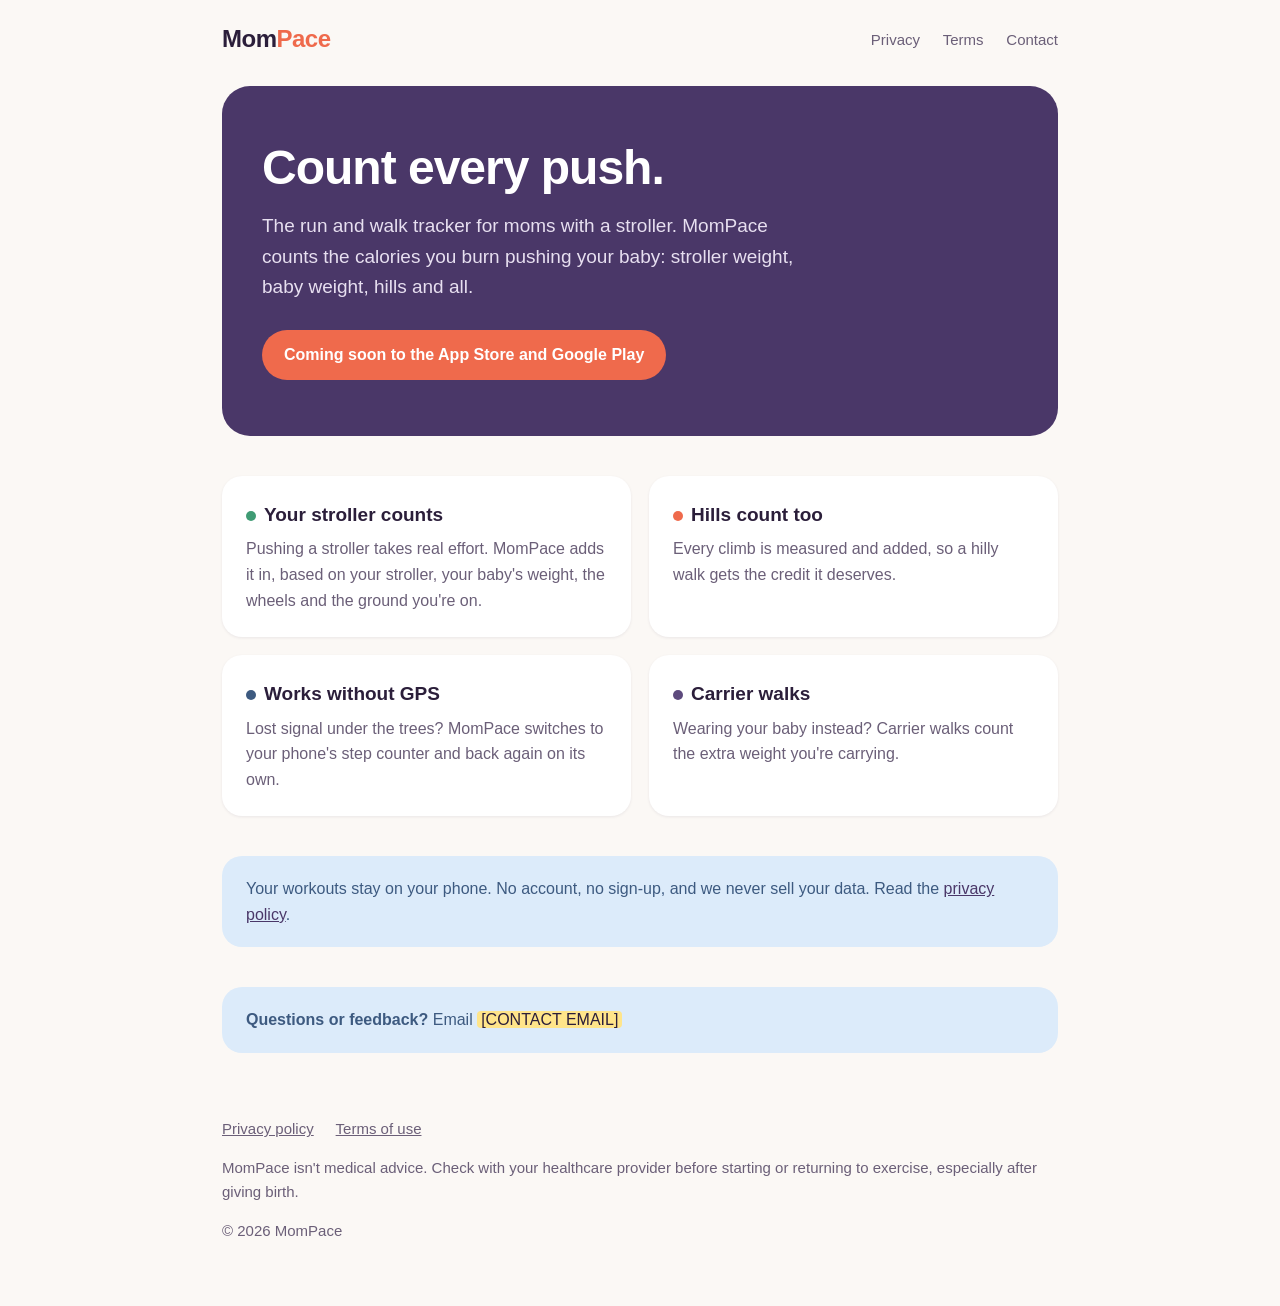
==== index.html @ b07ac7cf "Add files via upload" ====
<!DOCTYPE html>
<html lang="en">
<head>
  <meta charset="utf-8">
  <meta name="viewport" content="width=device-width, initial-scale=1">
  <title>MomPace: Stroller run &amp; walk calories</title>
  <meta name="description" content="MomPace is the run and walk tracker for moms with a stroller. It counts the calories you burn pushing your baby: stroller weight, baby weight, hills and all.">
  <link rel="stylesheet" href="/style.css">
</head>
<body>
  <header class="site-header">
    <div class="wrap">
      <a class="logo" href="/">Mom<span>Pace</span></a>
      <nav class="nav">
        <a href="/privacy/">Privacy</a>
        <a href="/terms/">Terms</a>
        <a href="#contact">Contact</a>
      </nav>
    </div>
  </header>

  <main class="wrap">
    <section class="hero">
      <h1>Count every push.</h1>
      <p>The run and walk tracker for moms with a stroller. MomPace counts the calories you burn pushing your baby: stroller weight, baby weight, hills and all.</p>
      <span class="badge">Coming soon to the App Store and Google Play</span>
    </section>

    <section class="features">
      <div class="feature">
        <h3><span class="dot green"></span>Your stroller counts</h3>
        <p>Pushing a stroller takes real effort. MomPace adds it in, based on your stroller, your baby's weight, the wheels and the ground you're on.</p>
      </div>
      <div class="feature">
        <h3><span class="dot"></span>Hills count too</h3>
        <p>Every climb is measured and added, so a hilly walk gets the credit it deserves.</p>
      </div>
      <div class="feature">
        <h3><span class="dot blue"></span>Works without GPS</h3>
        <p>Lost signal under the trees? MomPace switches to your phone's step counter and back again on its own.</p>
      </div>
      <div class="feature">
        <h3><span class="dot plum"></span>Carrier walks</h3>
        <p>Wearing your baby instead? Carrier walks count the extra weight you're carrying.</p>
      </div>
    </section>

    <section class="note">
      Your workouts stay on your phone. No account, no sign-up, and we never sell your data. Read the <a href="/privacy/">privacy policy</a>.
    </section>

    <section class="note" id="contact">
      <strong>Questions or feedback?</strong> Email <span class="todo">[CONTACT EMAIL]</span>
    </section>
  </main>

  <footer class="site-footer">
    <div class="wrap">
      <a href="/privacy/">Privacy policy</a>
      <a href="/terms/">Terms of use</a>
      <p>MomPace isn't medical advice. Check with your healthcare provider before starting or returning to exercise, especially after giving birth.</p>
      <p>&copy; 2026 MomPace</p>
    </div>
  </footer>
</body>
</html>
---- style.css ----
:root {
  --ink: #2B1E3A;
  --plum: #4A3768;
  --plum-soft: #5D4A7D;
  --sky: #DCEBFA;
  --sky-text: #3D5A80;
  --coral: #EF6A4C;
  --green: #3F9B74;
  --cream: #FBF8F5;
  --muted: #6B5F78;
}

* { box-sizing: border-box; }

html { -webkit-text-size-adjust: 100%; }

body {
  margin: 0;
  font-family: -apple-system, BlinkMacSystemFont, "Segoe UI", Roboto, Helvetica, Arial, sans-serif;
  color: var(--ink);
  background: var(--cream);
  line-height: 1.6;
  font-size: 17px;
}

a { color: var(--plum); }

.wrap { max-width: 880px; margin: 0 auto; padding: 0 22px; }

/* Header */
.site-header { padding: 20px 0; }
.site-header .wrap { display: flex; align-items: center; justify-content: space-between; }
.logo {
  font-weight: 800; font-size: 24px; letter-spacing: -0.5px;
  color: var(--ink); text-decoration: none;
}
.logo span { color: var(--coral); }
.nav a { margin-left: 18px; text-decoration: none; color: var(--muted); font-size: 15px; }
.nav a:hover { color: var(--ink); }

/* Hero */
.hero {
  background: var(--plum);
  color: #fff;
  border-radius: 28px;
  padding: 56px 40px;
  margin: 8px 0 40px;
}
.hero h1 { font-size: 48px; line-height: 1.1; margin: 0 0 16px; letter-spacing: -1px; }
.hero p { font-size: 19px; color: #E7DFF0; max-width: 560px; margin: 0 0 28px; }
.badge {
  display: inline-block; background: var(--coral); color: #fff;
  padding: 12px 22px; border-radius: 999px; font-weight: 700; font-size: 16px;
}

/* Features */
.features { display: grid; grid-template-columns: repeat(2, 1fr); gap: 18px; margin-bottom: 40px; }
.feature { background: #fff; border-radius: 20px; padding: 24px; box-shadow: 0 1px 3px rgba(43,30,58,0.08); }
.feature h3 { margin: 0 0 6px; font-size: 19px; }
.feature p { margin: 0; color: var(--muted); font-size: 16px; }
.dot { display: inline-block; width: 10px; height: 10px; border-radius: 50%; margin-right: 8px; background: var(--coral); }
.dot.green { background: var(--green); }
.dot.blue { background: var(--sky-text); }
.dot.plum { background: var(--plum-soft); }

.note {
  background: var(--sky); color: var(--sky-text);
  border-radius: 20px; padding: 20px 24px; margin-bottom: 40px; font-size: 16px;
}

/* Legal pages */
.legal { background: #fff; border-radius: 24px; padding: 40px; margin: 8px 0 40px; box-shadow: 0 1px 3px rgba(43,30,58,0.08); }
.legal h1 { font-size: 34px; margin: 0 0 4px; letter-spacing: -0.5px; }
.legal .updated { color: var(--muted); margin: 0 0 28px; font-size: 15px; }
.legal h2 { font-size: 21px; margin: 32px 0 8px; }
.legal ul { padding-left: 22px; }
.legal li { margin-bottom: 6px; }
.summary { background: var(--sky); color: var(--sky-text); border-radius: 16px; padding: 18px 22px; }
.summary p { margin: 0; }

/* Placeholders still to fill in */
.todo { background: #FFE58A; color: var(--ink); padding: 0 4px; border-radius: 4px; }

/* Footer */
.site-footer { padding: 24px 0 48px; color: var(--muted); font-size: 15px; }
.site-footer a { color: var(--muted); margin-right: 18px; }

@media (max-width: 640px) {
  body { font-size: 16px; }
  .hero { padding: 40px 24px; border-radius: 22px; }
  .hero h1 { font-size: 36px; }
  .features { grid-template-columns: 1fr; }
  .legal { padding: 28px 20px; }
  .nav a { margin-left: 12px; }
}
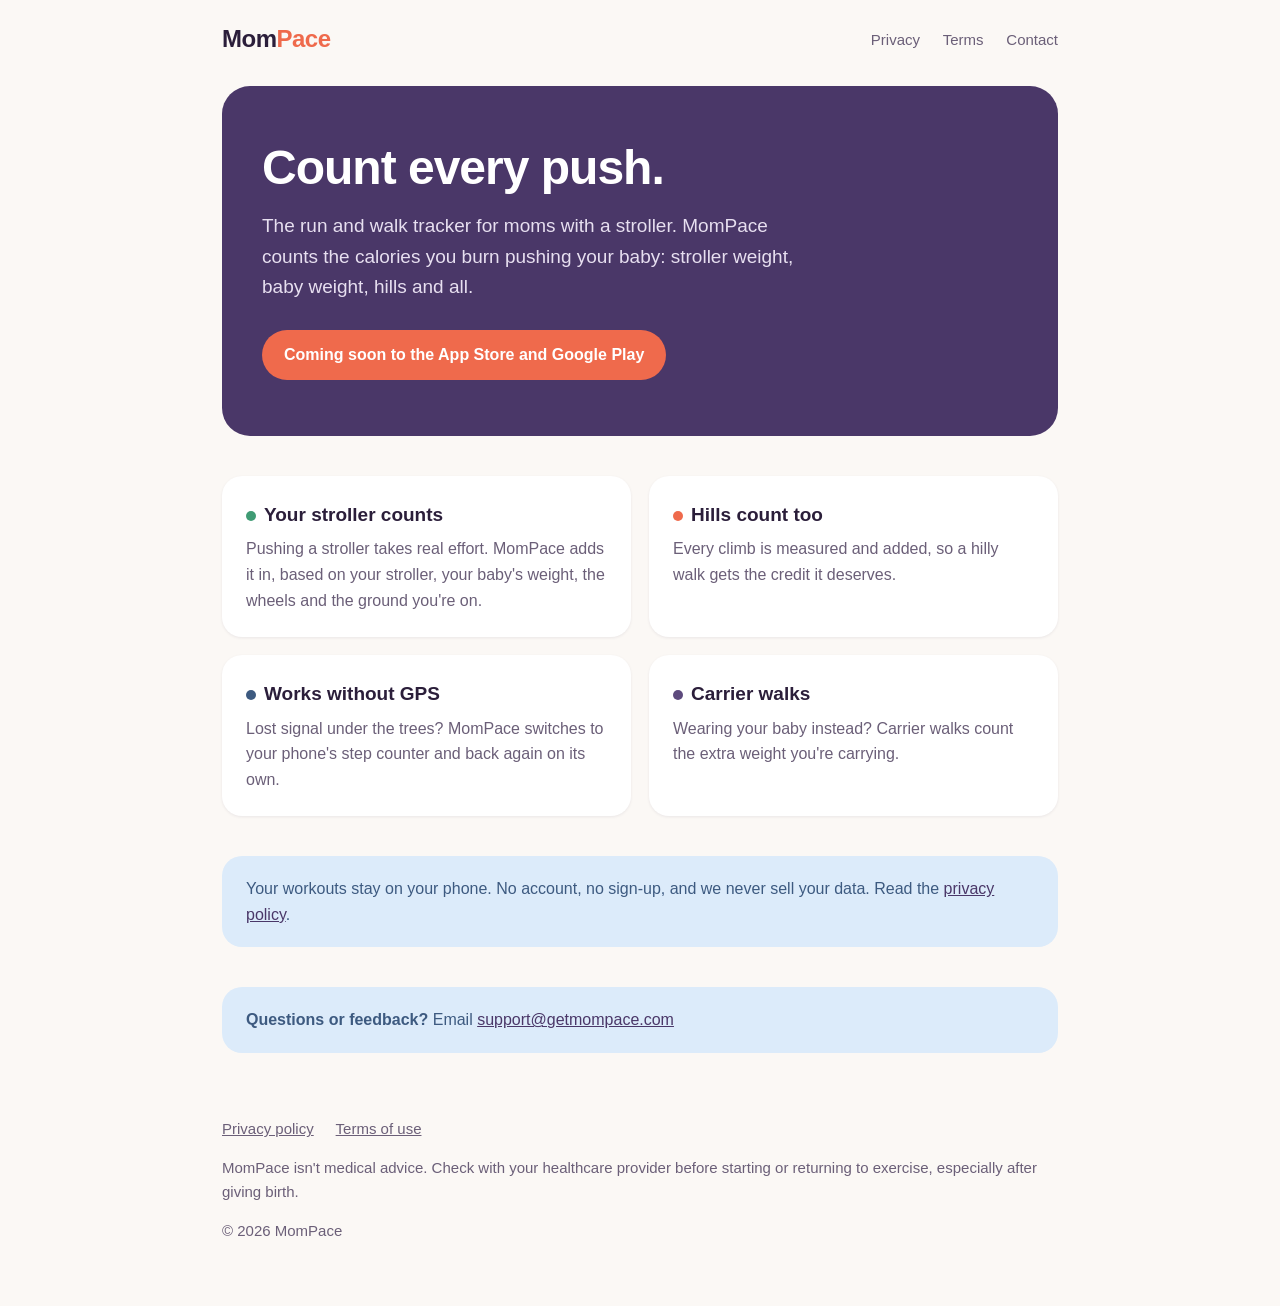
==== commit 8e9d3fda: "Add files via upload" ====
--- a/index.html
+++ b/index.html
@@ -50,7 +50,7 @@
     </section>
 
     <section class="note" id="contact">
-      <strong>Questions or feedback?</strong> Email <span class="todo">[CONTACT EMAIL]</span>
+      <strong>Questions or feedback?</strong> Email <a href="mailto:support@getmompace.com">support@getmompace.com</a>
     </section>
   </main>
 
